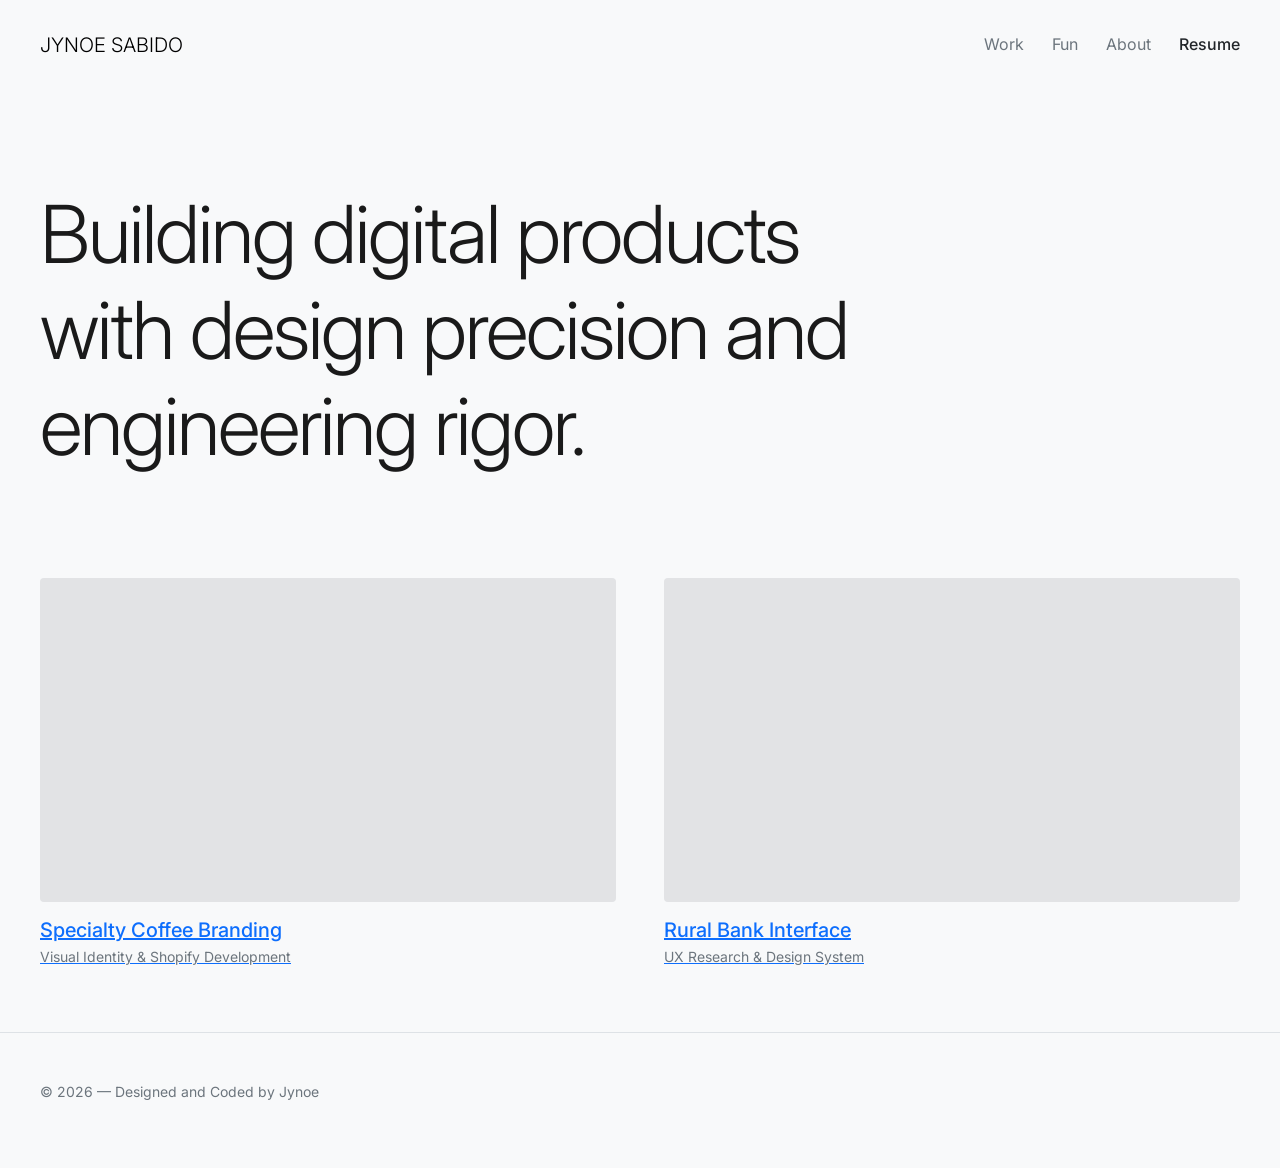
==== index.html @ 860cb692 "Update index.html" ====
<!DOCTYPE html>
<html lang="en">
<head>
    <meta charset="UTF-8">
    <meta name="viewport" content="width=device-width, initial-scale=1.0">
    <title>Portfolio | UI/UX & Engineering</title>
    <link href="https://cdn.jsdelivr.net/npm/bootstrap@5.3.0/dist/css/bootstrap.min.css" rel="stylesheet">
    <link rel="stylesheet" href="style.css">
    <link href="https://fonts.googleapis.com/css2?family=Inter:wght@300;500;700&display=swap" rel="stylesheet">
</head>
<body class="bg-light">

    <nav class="navbar navbar-expand-lg py-4">
        <div class="container">
            <a class="navbar-brand fw-light" href="#">JYNOE SABIDO</a>
            <div class="ms-auto">
                <a href="#work" class="text-decoration-none text-secondary me-4">Work</a>
                <a href="#work" class="text-decoration-none text-secondary me-4">Fun</a>
                <a href="#work" class="text-decoration-none text-secondary me-4">About</a>
                <a href="mailto:hello@email.com" class="text-decoration-none text-dark fw-medium">Resume</a>
            </div>
        </div>
    </nav>

    <header class="container my-5 py-5">
        <div class="row">
            <div class="col-lg-10">
                <h1 class="display-1 fw-light ls-tight">
                    Building digital products with <span class="text-serif">design precision</span> and <span class="text-mono">engineering rigor</span>.
                </h1>
            </div>
        </div>
    </header>

    <main id="work" class="container pb-5">
        <div class="row g-5">
            <div class="col-md-6">
                <a href="#" class="project-link group">
                    <div class="ratio ratio-16x9 overflow-hidden rounded-1 bg-secondary-subtle mb-3 card-motion">
                        <video autoplay muted loop playsinline class="object-fit-cover">
                            <source src="assets/coffee-video.mp4" type="video/mp4">
                        </video>
                    </div>
                    <h3 class="h5 mb-1">Specialty Coffee Branding</h3>
                    <p class="text-secondary small">Visual Identity & Shopify Development</p>
                </a>
            </div>

            <div class="col-md-6">
                <a href="#" class="project-link group">
                    <div class="ratio ratio-16x9 overflow-hidden rounded-1 bg-secondary-subtle mb-3 card-motion">
                        <video autoplay muted loop playsinline class="object-fit-cover">
                            <source src="assets/banking-video.mp4" type="video/mp4">
                        </video>
                    </div>
                    <h3 class="h5 mb-1">Rural Bank Interface</h3>
                    <p class="text-secondary small">UX Research & Design System</p>
                </a>
            </div>
        </div>
    </main>

    <footer class="container py-5 border-top">
        <p class="small text-secondary">© 2026 — Designed and Coded by Jynoe</p>
    </footer>

    <script src="https://cdn.jsdelivr.net/npm/bootstrap@5.3.0/dist/js/bootstrap.bundle.min.js"></script>
</body>
</html>
---- style.css ----
:root {
    --bg-color: #f8f8f8;
    --text-primary: #1a1a1a;
    --text-secondary: #666666;
    --accent: #0070f3;
    --transition: all 0.5s cubic-bezier(0.23, 1, 0.32, 1);
}

* {
    margin: 0;
    padding: 0;
    box-sizing: border-box;
}

body {
    background-color: var(--bg-color);
    color: var(--text-primary);
    font-family: 'Inter', sans-serif;
    line-height: 1.6;
    -webkit-font-smoothing: antialiased;
}

.container {
    max-width: 1300px;
    margin: 0 auto;
    padding: 0 40px;
}

/* Navigation */
nav {
    padding: 40px 0;
}

.nav-flex {
    display: flex;
    justify-content: space-between;
    align-items: center;
}

.logo {
    font-weight: 700;
    text-decoration: none;
    color: var(--text-primary);
    font-size: 1.2rem;
    letter-spacing: -1px;
}

.nav-links a {
    text-decoration: none;
    color: var(--text-secondary);
    margin-left: 30px;
    font-size: 0.9rem;
    transition: var(--transition);
}

.nav-links a:hover {
    color: var(--text-primary);
}

/* Hero Section */
.hero {
    padding: 100px 0 150px 0;
}

h1 {
    font-size: clamp(2.5rem, 6vw, 4.5rem);
    font-weight: 300;
    line-height: 1.1;
    letter-spacing: -2px;
    max-width: 900px;
}

.italic { font-style: italic; font-family: serif; }
.mono { font-family: monospace; color: var(--text-secondary); font-size: 0.8em; }

/* The Grid */
.grid {
    display: grid;
    grid-template-columns: repeat(2, 1fr);
    gap: 60px;
}

.project-card {
    text-decoration: none;
    color: inherit;
    display: block;
}

.video-container {
    width: 100%;
    aspect-ratio: 16 / 10;
    background: #e0e0e0;
    overflow: hidden;
    border-radius: 4px; /* Rachel keeps hers very sharp or slightly rounded */
    transition: var(--transition);
}

video {
    width: 100%;
    height: 100%;
    object-fit: cover;
    filter: grayscale(20%);
    transition: var(--transition);
}

.project-card:hover .video-container {
    transform: scale(0.98);
}

.project-card:hover video {
    filter: grayscale(0%);
}

.project-info {
    margin-top: 20px;
}

.project-info h3 {
    font-size: 1.1rem;
    font-weight: 500;
}

.project-info p {
    color: var(--text-secondary);
    font-size: 0.9rem;
}

/* Responsive */
@media (max-width: 850px) {
    .grid { grid-template-columns: 1fr; }
    .container { padding: 0 20px; }
}
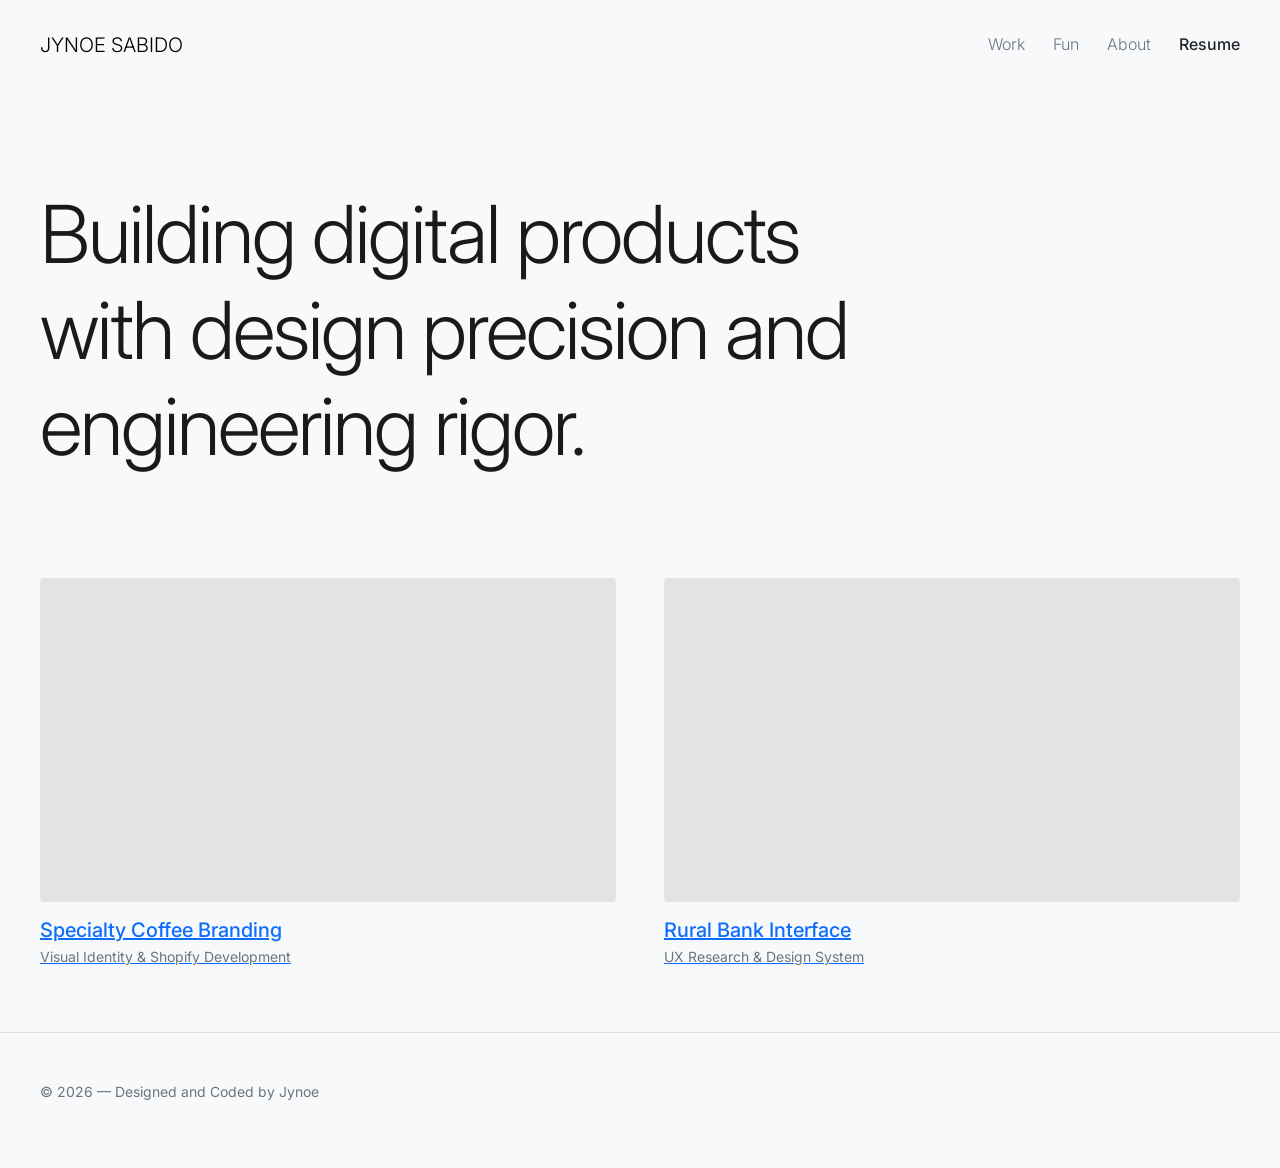
==== commit 41b5b58e: "Update index.html" ====
--- a/index.html
+++ b/index.html
@@ -14,9 +14,9 @@
         <div class="container">
             <a class="navbar-brand fw-light" href="#">JYNOE SABIDO</a>
             <div class="ms-auto">
-                <a href="#work" class="text-decoration-none text-secondary me-4">Work</a>
-                <a href="#work" class="text-decoration-none text-secondary me-4">Fun</a>
-                <a href="#work" class="text-decoration-none text-secondary me-4">About</a>
+                <a href="#work" class="text-decoration-none text-secondary me-4  fw-light">Work</a>
+                <a href="#work" class="text-decoration-none text-secondary me-4 fw-light">Fun</a>
+                <a href="#work" class="text-decoration-none text-secondary me-4 fw-light">About</a>
                 <a href="mailto:hello@email.com" class="text-decoration-none text-dark fw-medium">Resume</a>
             </div>
         </div>
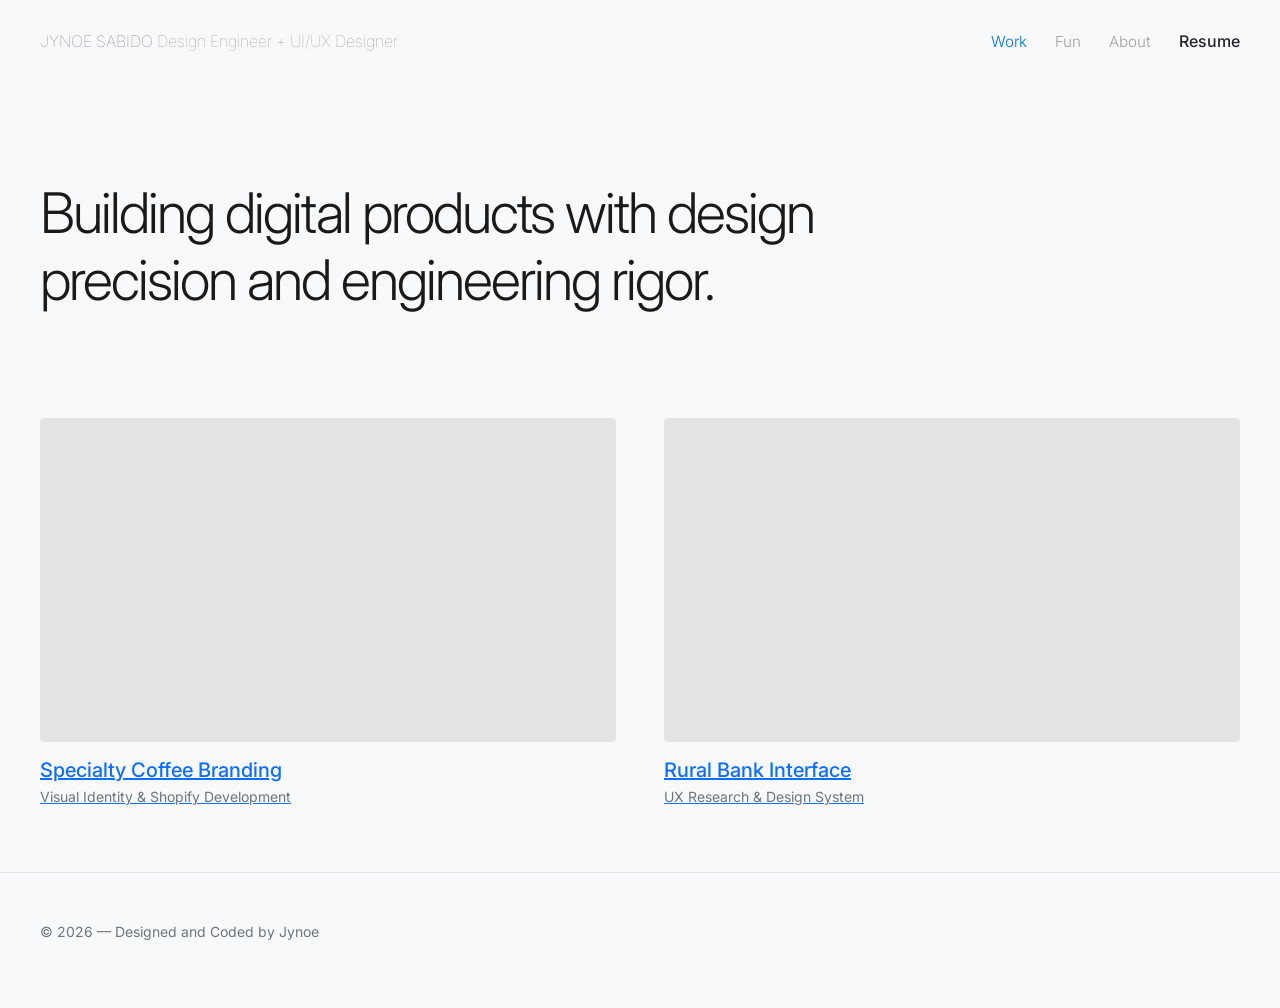
==== commit 0ce9c2f1: "Second Push" ====
--- a/index.html
+++ b/index.html
@@ -12,11 +12,11 @@
 
     <nav class="navbar navbar-expand-lg py-4">
         <div class="container">
-            <a class="navbar-brand fw-light" href="#">JYNOE SABIDO</a>
-            <div class="ms-auto">
-                <a href="#work" class="text-decoration-none text-secondary me-4  fw-light">Work</a>
-                <a href="#work" class="text-decoration-none text-secondary me-4 fw-light">Fun</a>
-                <a href="#work" class="text-decoration-none text-secondary me-4 fw-light">About</a>
+            <a class="navbar-brand text-secondary logo" href="index.html">JYNOE SABIDO <span class="logo-span"> Design Engineer + UI/UX Designer </span></a>
+            <div class="ms-auto custom-nav">
+                <a href="index.html" class="text-decoration-none text-secondary me-4 fw-light nav-link-custom active">Work</a>
+                <a href="fun.html" class="text-decoration-none text-secondary me-4 fw-light nav-link-custom">Fun</a>
+                <a href="about.html" class="text-decoration-none text-secondary me-4 fw-light nav-link-custom">About</a>
                 <a href="mailto:hello@email.com" class="text-decoration-none text-dark fw-medium">Resume</a>
             </div>
         </div>
@@ -25,7 +25,7 @@
     <header class="container my-5 py-5">
         <div class="row">
             <div class="col-lg-10">
-                <h1 class="display-1 fw-light ls-tight">
+                <h1 class="display-4 fw-light ls-tight">
                     Building digital products with <span class="text-serif">design precision</span> and <span class="text-mono">engineering rigor</span>.
                 </h1>
             </div>
--- a/style.css
+++ b/style.css
@@ -38,11 +38,14 @@
 }
 
 .logo {
-    font-weight: 700;
+    font-weight: 100;
     text-decoration: none;
     color: var(--text-primary);
-    font-size: 1.2rem;
-    letter-spacing: -1px;
+    font-size: 1rem;
+}
+
+.logo-span {
+    color: #969696;
 }
 
 .nav-links a {
@@ -129,4 +132,28 @@
 @media (max-width: 850px) {
     .grid { grid-template-columns: 1fr; }
     .container { padding: 0 20px; }
-}+}
+
+/* For navbar */
+
+/* Use higher specificity to override Bootstrap defaults */
+.navbar .custom-nav .nav-link-custom {
+    text-decoration: none;
+    color: #a0a0a0 !important; /* Forces the muted gray */
+    font-size: 0.95rem;
+    font-weight: 500;
+    transition: all 0.3s ease;
+    display: inline-block;
+}
+
+/* Hover State */
+.navbar .custom-nav .nav-link-custom:hover {
+    color: #1a1a1a !important;
+}
+
+/* The Active State - The prominent blue */
+.navbar .custom-nav .nav-link-custom.active {
+    color: #0070f3 !important; /* This is the prominent blue */
+    font-weight: 700;
+    pointer-events: none;
+}
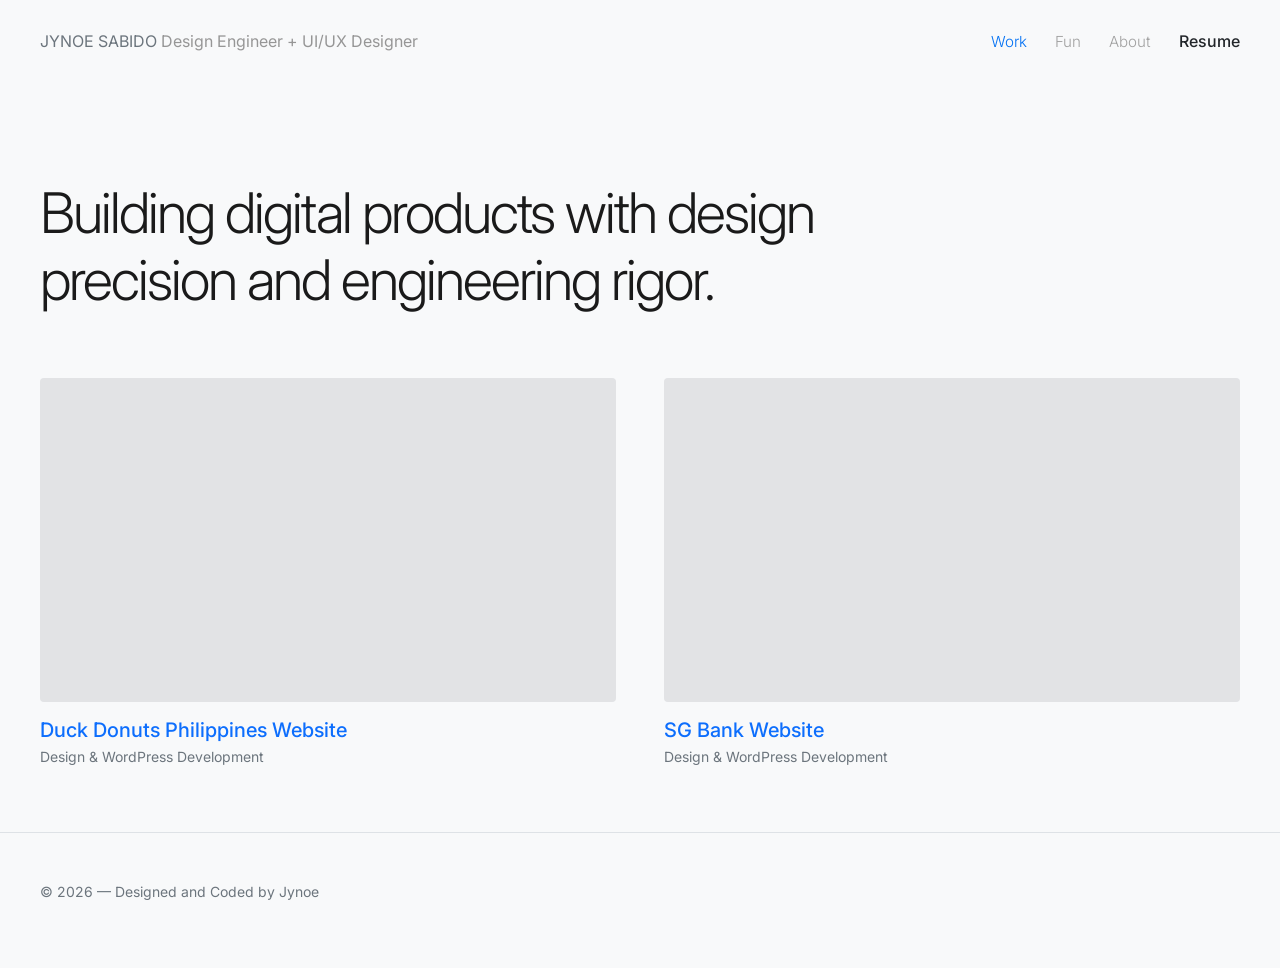
==== commit 0cf704b3: "Update 2nd Project" ====
--- a/index.html
+++ b/index.html
@@ -17,12 +17,12 @@
                 <a href="index.html" class="text-decoration-none text-secondary me-4 fw-light nav-link-custom active">Work</a>
                 <a href="fun.html" class="text-decoration-none text-secondary me-4 fw-light nav-link-custom">Fun</a>
                 <a href="about.html" class="text-decoration-none text-secondary me-4 fw-light nav-link-custom">About</a>
-                <a href="mailto:hello@email.com" class="text-decoration-none text-dark fw-medium">Resume</a>
+                <a href="/documents/Sabido - CV 2026.pdf" class="text-decoration-none text-dark fw-medium">Resume</a>
             </div>
         </div>
     </nav>
 
-    <header class="container my-5 py-5">
+    <header class="container my-5 pt-5 pb-2">
         <div class="row">
             <div class="col-lg-10">
                 <h1 class="display-4 fw-light ls-tight">
@@ -37,24 +37,24 @@
             <div class="col-md-6">
                 <a href="#" class="project-link group">
                     <div class="ratio ratio-16x9 overflow-hidden rounded-1 bg-secondary-subtle mb-3 card-motion">
-                        <video autoplay muted loop playsinline class="object-fit-cover">
-                            <source src="assets/coffee-video.mp4" type="video/mp4">
+                        <video muted loop playsinline class="object-fit-cover preview-video" preload="metadata">
+                            <source src="/videos/Duck Donuts Video.mp4" type="video/mp4">
                         </video>
                     </div>
-                    <h3 class="h5 mb-1">Specialty Coffee Branding</h3>
-                    <p class="text-secondary small">Visual Identity & Shopify Development</p>
+                    <h3 class="h5 mb-1 project-title">Duck Donuts Philippines Website</h3>
+                    <p class="text-secondary small">Design & WordPress Development</p>
                 </a>
             </div>
 
             <div class="col-md-6">
                 <a href="#" class="project-link group">
                     <div class="ratio ratio-16x9 overflow-hidden rounded-1 bg-secondary-subtle mb-3 card-motion">
-                        <video autoplay muted loop playsinline class="object-fit-cover">
-                            <source src="assets/banking-video.mp4" type="video/mp4">
+                        <video muted loop playsinline class="object-fit-cover preview-video" preload="metadata">
+                            <source src="/videos/SG Bank Video.mp4" type="video/mp4">
                         </video>
                     </div>
-                    <h3 class="h5 mb-1">Rural Bank Interface</h3>
-                    <p class="text-secondary small">UX Research & Design System</p>
+                    <h3 class="h5 mb-1">SG Bank Website</h3>
+                    <p class="text-secondary small">Design & WordPress Development</p>
                 </a>
             </div>
         </div>
@@ -65,5 +65,27 @@
     </footer>
 
     <script src="https://cdn.jsdelivr.net/npm/bootstrap@5.3.0/dist/js/bootstrap.bundle.min.js"></script>
+    <script>
+    // Select all video elements with our custom class
+    const videos = document.querySelectorAll('.preview-video');
+
+    videos.forEach(video => {
+        // Find the parent link or container to trigger the hover
+        const card = video.closest('.project-link');
+
+        card.addEventListener('mouseenter', () => {
+            // Play the video when the mouse enters the card
+            video.play().catch(error => {
+                console.log("Autoplay prevented or video not loaded:", error);
+            });
+        });
+
+        card.addEventListener('mouseleave', () => {
+            // Pause and reset the video when the mouse leaves
+            video.pause();
+            // Optional: video.currentTime = 0; // Uncomment if you want it to restart every time
+        });
+    });
+</script>
 </body>
 </html>
--- a/style.css
+++ b/style.css
@@ -26,6 +26,10 @@
     padding: 0 40px;
 }
 
+a {
+    text-decoration: none;
+}
+
 /* Navigation */
 nav {
     padding: 40px 0;
@@ -38,7 +42,7 @@
 }
 
 .logo {
-    font-weight: 100;
+    font-weight: 400;
     text-decoration: none;
     color: var(--text-primary);
     font-size: 1rem;
@@ -106,6 +110,18 @@
     transition: var(--transition);
 }
 
+.preview-video {
+    opacity: 0.7; /* Dim the video when not active */
+    transition: opacity 0.4s ease, transform 0.6s ease;
+    filter: grayscale(10%);
+}
+
+.project-link:hover .preview-video {
+    opacity: 1;
+    filter: grayscale(0%);
+    transform: scale(1.05); /* Slight zoom in effect */
+}
+
 .project-card:hover .video-container {
     transform: scale(0.98);
 }
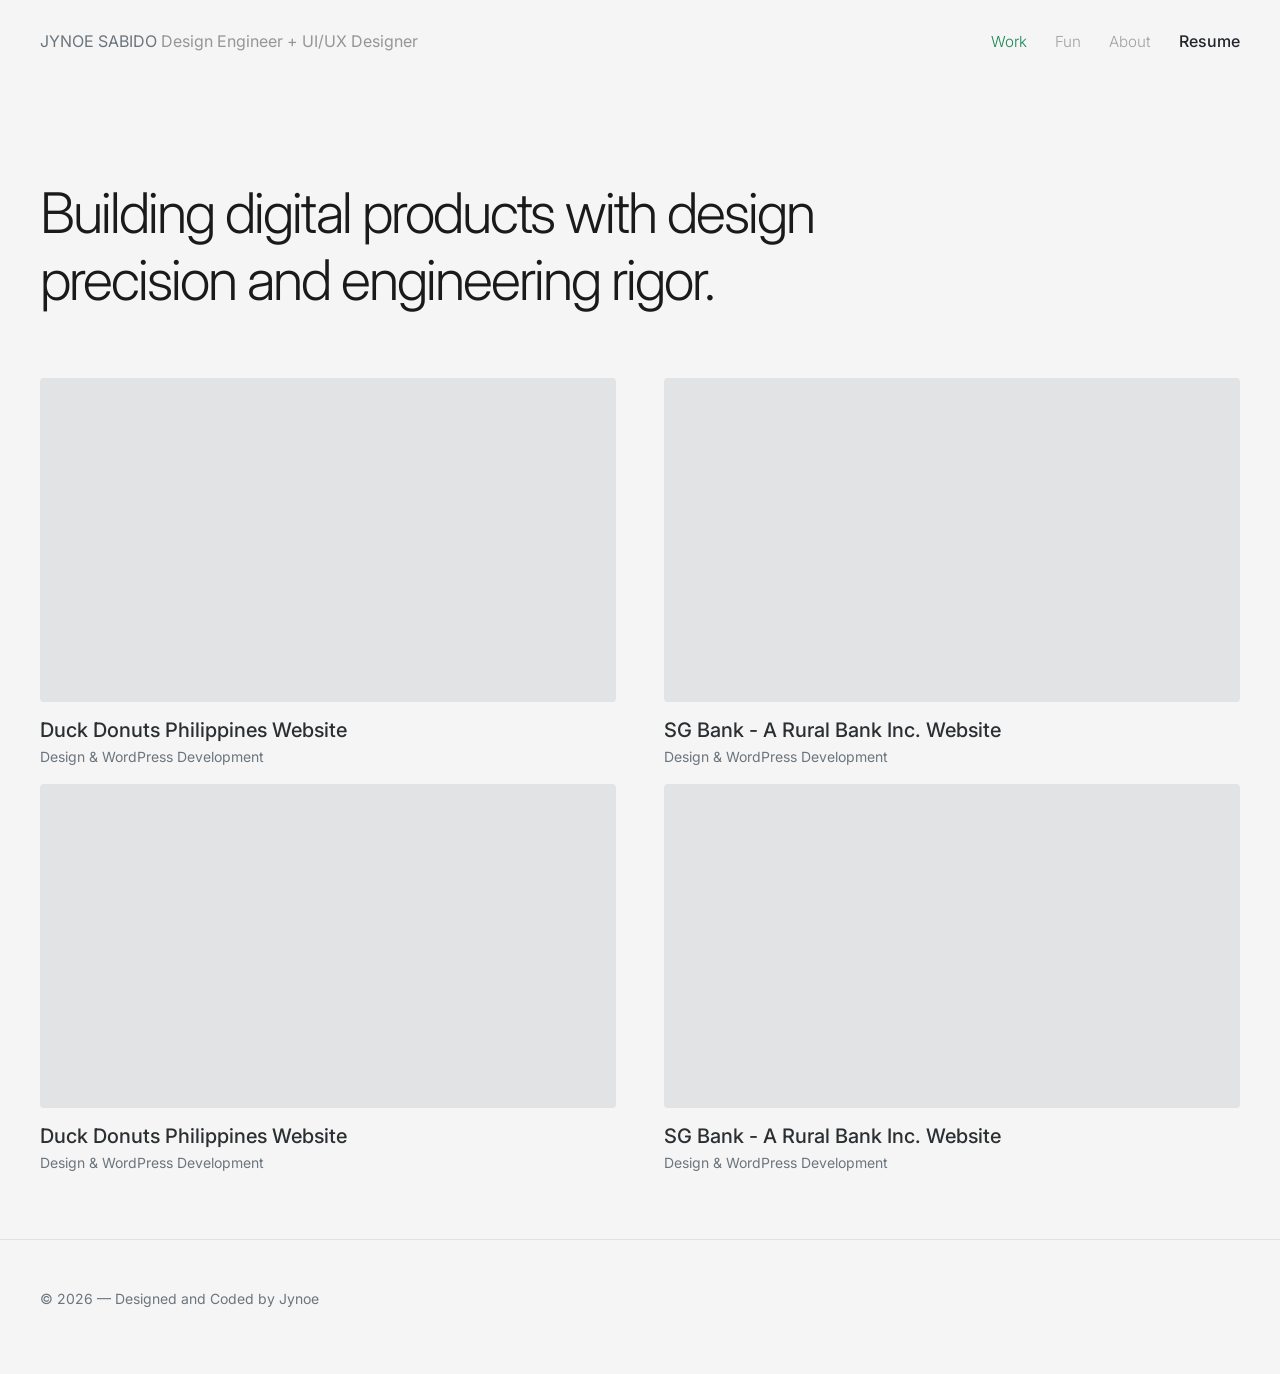
==== commit 809ea22a: "Hmmmm" ====
--- a/index.html
+++ b/index.html
@@ -8,7 +8,7 @@
     <link rel="stylesheet" href="style.css">
     <link href="https://fonts.googleapis.com/css2?family=Inter:wght@300;500;700&display=swap" rel="stylesheet">
 </head>
-<body class="bg-light">
+<body class="">
 
     <nav class="navbar navbar-expand-lg py-4">
         <div class="container">
@@ -41,7 +41,7 @@
                             <source src="/videos/Duck Donuts Video.mp4" type="video/mp4">
                         </video>
                     </div>
-                    <h3 class="h5 mb-1 project-title">Duck Donuts Philippines Website</h3>
+                    <h3 class="h5 mb-1 text-secondary-emphasis">Duck Donuts Philippines Website</h3>
                     <p class="text-secondary small">Design & WordPress Development</p>
                 </a>
             </div>
@@ -53,7 +53,32 @@
                             <source src="/videos/SG Bank Video.mp4" type="video/mp4">
                         </video>
                     </div>
-                    <h3 class="h5 mb-1">SG Bank Website</h3>
+                    <h3 class="h5 mb-1 text-secondary-emphasis">SG Bank - A Rural Bank Inc. Website</h3>
+                    <p class="text-secondary small">Design & WordPress Development</p>
+                </a>
+            </div>
+        </div>
+        <div class="row g-5">
+            <div class="col-md-6">
+                <a href="#" class="project-link group">
+                    <div class="ratio ratio-16x9 overflow-hidden rounded-1 bg-secondary-subtle mb-3 card-motion">
+                        <video muted loop playsinline class="object-fit-cover preview-video" preload="metadata">
+                            <source src="/videos/Duck Donuts Video.mp4" type="video/mp4">
+                        </video>
+                    </div>
+                    <h3 class="h5 mb-1 text-secondary-emphasis">Duck Donuts Philippines Website</h3>
+                    <p class="text-secondary small">Design & WordPress Development</p>
+                </a>
+            </div>
+
+            <div class="col-md-6">
+                <a href="#" class="project-link group">
+                    <div class="ratio ratio-16x9 overflow-hidden rounded-1 bg-secondary-subtle mb-3 card-motion">
+                        <video muted loop playsinline class="object-fit-cover preview-video" preload="metadata">
+                            <source src="/videos/SG Bank Video.mp4" type="video/mp4">
+                        </video>
+                    </div>
+                    <h3 class="h5 mb-1 text-secondary-emphasis">SG Bank - A Rural Bank Inc. Website</h3>
                     <p class="text-secondary small">Design & WordPress Development</p>
                 </a>
             </div>
--- a/style.css
+++ b/style.css
@@ -1,5 +1,5 @@
 :root {
-    --bg-color: #f8f8f8;
+    --bg-color: #f5f5f5;
     --text-primary: #1a1a1a;
     --text-secondary: #666666;
     --accent: #0070f3;
@@ -113,7 +113,7 @@
 .preview-video {
     opacity: 0.7; /* Dim the video when not active */
     transition: opacity 0.4s ease, transform 0.6s ease;
-    filter: grayscale(10%);
+    filter: grayscale(5%);
 }
 
 .project-link:hover .preview-video {
@@ -169,7 +169,7 @@
 
 /* The Active State - The prominent blue */
 .navbar .custom-nav .nav-link-custom.active {
-    color: #0070f3 !important; /* This is the prominent blue */
+    color: #188754 !important; /* This is the prominent blue */
     font-weight: 700;
     pointer-events: none;
 }
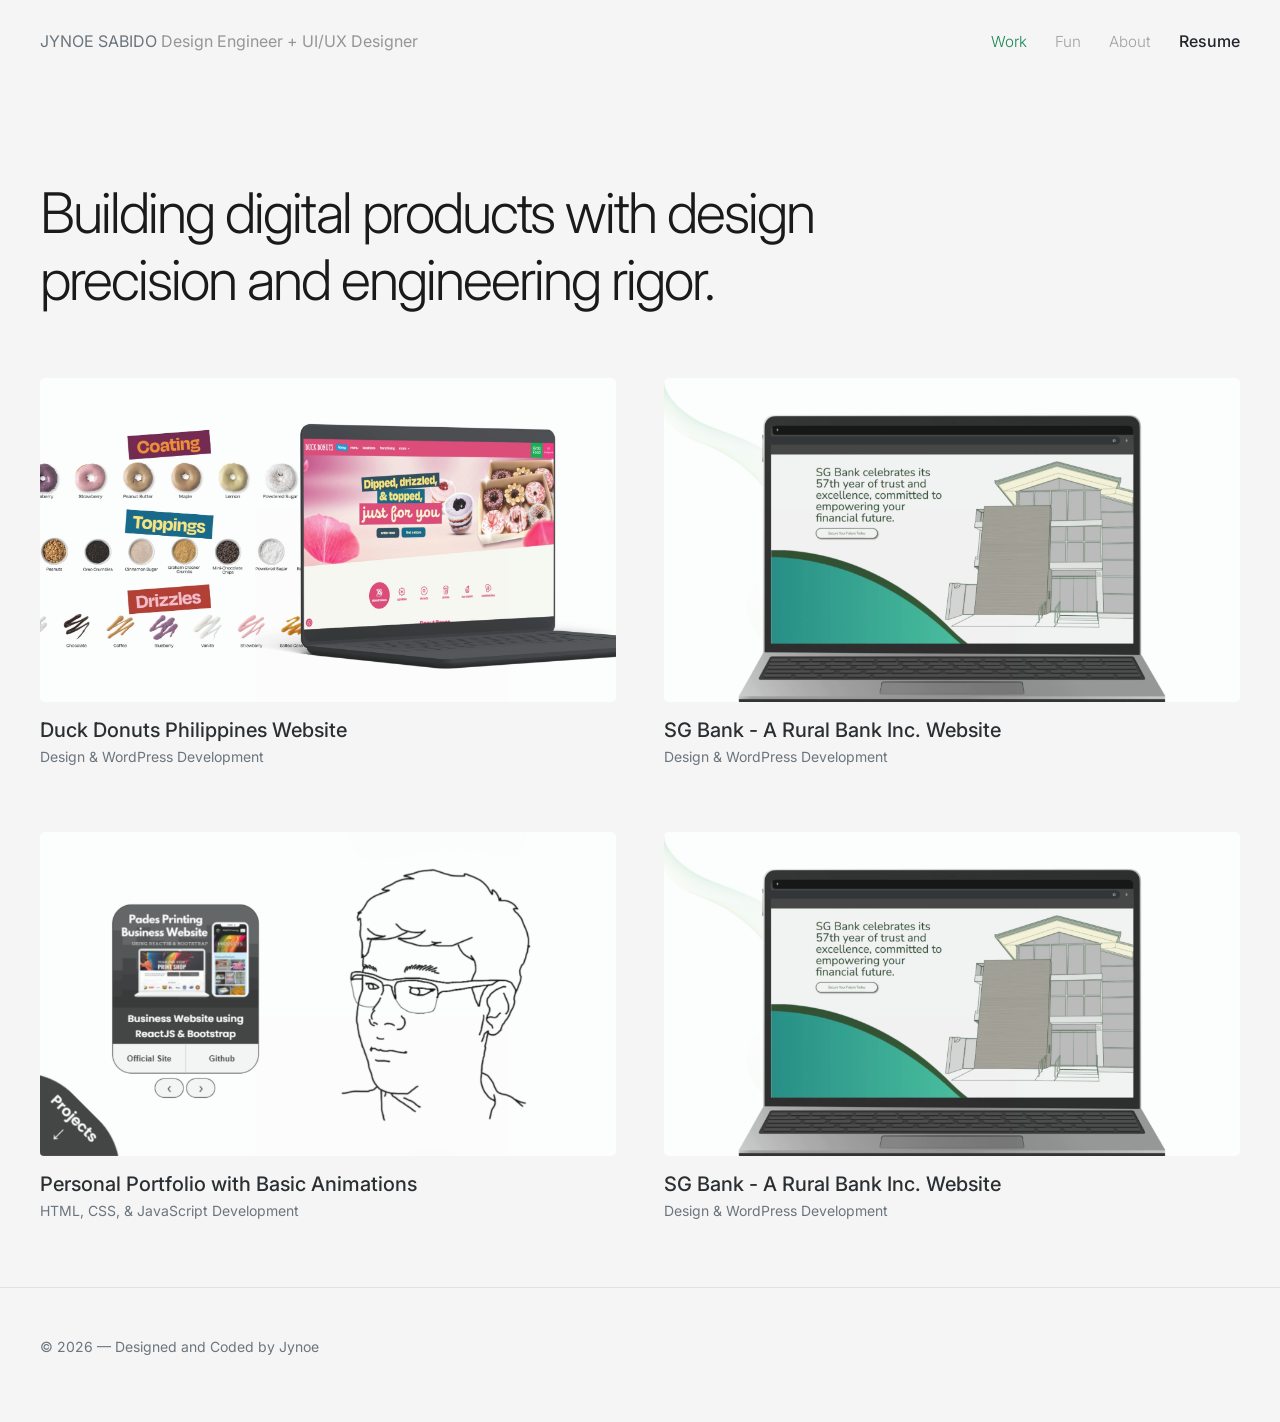
==== commit 5d290d5b: "Finalize project cards" ====
--- a/index.html
+++ b/index.html
@@ -37,8 +37,7 @@
             <div class="col-md-6">
                 <a href="#" class="project-link group">
                     <div class="ratio ratio-16x9 overflow-hidden rounded-1 bg-secondary-subtle mb-3 card-motion">
-                        <video muted loop playsinline class="object-fit-cover preview-video" preload="metadata">
-                            <source src="/videos/Duck Donuts Video.mp4" type="video/mp4">
+                        <video muted loop playsinline class="object-fit-cover preview-video" preload="metadata" poster="thumbnails/DD Thumbnail.png"> <source src="videos/Duck Donuts Video.mp4" type="video/mp4">
                         </video>
                     </div>
                     <h3 class="h5 mb-1 text-secondary-emphasis">Duck Donuts Philippines Website</h3>
@@ -49,24 +48,10 @@
             <div class="col-md-6">
                 <a href="#" class="project-link group">
                     <div class="ratio ratio-16x9 overflow-hidden rounded-1 bg-secondary-subtle mb-3 card-motion">
-                        <video muted loop playsinline class="object-fit-cover preview-video" preload="metadata">
-                            <source src="/videos/SG Bank Video.mp4" type="video/mp4">
+                        <video muted loop playsinline class="object-fit-cover preview-video" preload="metadata" poster="thumbnails/CT Thumbnail.png"> <source src="videos/SG Bank Video.mp4" type="video/mp4">
                         </video>
                     </div>
                     <h3 class="h5 mb-1 text-secondary-emphasis">SG Bank - A Rural Bank Inc. Website</h3>
-                    <p class="text-secondary small">Design & WordPress Development</p>
-                </a>
-            </div>
-        </div>
-        <div class="row g-5">
-            <div class="col-md-6">
-                <a href="#" class="project-link group">
-                    <div class="ratio ratio-16x9 overflow-hidden rounded-1 bg-secondary-subtle mb-3 card-motion">
-                        <video muted loop playsinline class="object-fit-cover preview-video" preload="metadata">
-                            <source src="/videos/Duck Donuts Video.mp4" type="video/mp4">
-                        </video>
-                    </div>
-                    <h3 class="h5 mb-1 text-secondary-emphasis">Duck Donuts Philippines Website</h3>
                     <p class="text-secondary small">Design & WordPress Development</p>
                 </a>
             </div>
@@ -74,8 +59,18 @@
             <div class="col-md-6">
                 <a href="#" class="project-link group">
                     <div class="ratio ratio-16x9 overflow-hidden rounded-1 bg-secondary-subtle mb-3 card-motion">
-                        <video muted loop playsinline class="object-fit-cover preview-video" preload="metadata">
-                            <source src="/videos/SG Bank Video.mp4" type="video/mp4">
+                        <video muted loop playsinline class="object-fit-cover preview-video" preload="metadata" poster="thumbnails/AP Thumbnail.png"> <source src="videos/Animated Portfolio Video.mp4" type="video/mp4">
+                        </video>
+                    </div>
+                    <h3 class="h5 mb-1 text-secondary-emphasis">Personal Portfolio with Basic Animations</h3>
+                    <p class="text-secondary small">HTML, CSS, & JavaScript Development</p>
+                </a>
+            </div>
+
+            <div class="col-md-6">
+                <a href="#" class="project-link group">
+                    <div class="ratio ratio-16x9 overflow-hidden rounded-1 bg-secondary-subtle mb-3 card-motion">
+                        <video muted loop playsinline class="object-fit-cover preview-video" preload="metadata" poster="thumbnails/CT Thumbnail.png"> <source src="videos/SG Bank Video.mp4" type="video/mp4">
                         </video>
                     </div>
                     <h3 class="h5 mb-1 text-secondary-emphasis">SG Bank - A Rural Bank Inc. Website</h3>
@@ -90,27 +85,6 @@
     </footer>
 
     <script src="https://cdn.jsdelivr.net/npm/bootstrap@5.3.0/dist/js/bootstrap.bundle.min.js"></script>
-    <script>
-    // Select all video elements with our custom class
-    const videos = document.querySelectorAll('.preview-video');
-
-    videos.forEach(video => {
-        // Find the parent link or container to trigger the hover
-        const card = video.closest('.project-link');
-
-        card.addEventListener('mouseenter', () => {
-            // Play the video when the mouse enters the card
-            video.play().catch(error => {
-                console.log("Autoplay prevented or video not loaded:", error);
-            });
-        });
-
-        card.addEventListener('mouseleave', () => {
-            // Pause and reset the video when the mouse leaves
-            video.pause();
-            // Optional: video.currentTime = 0; // Uncomment if you want it to restart every time
-        });
-    });
-</script>
+    <script src="script.js"></script>
 </body>
 </html>
--- a/style.css
+++ b/style.css
@@ -111,7 +111,7 @@
 }
 
 .preview-video {
-    opacity: 0.7; /* Dim the video when not active */
+    opacity: 0.9; /* Dim the video when not active */
     transition: opacity 0.4s ease, transform 0.6s ease;
     filter: grayscale(5%);
 }
